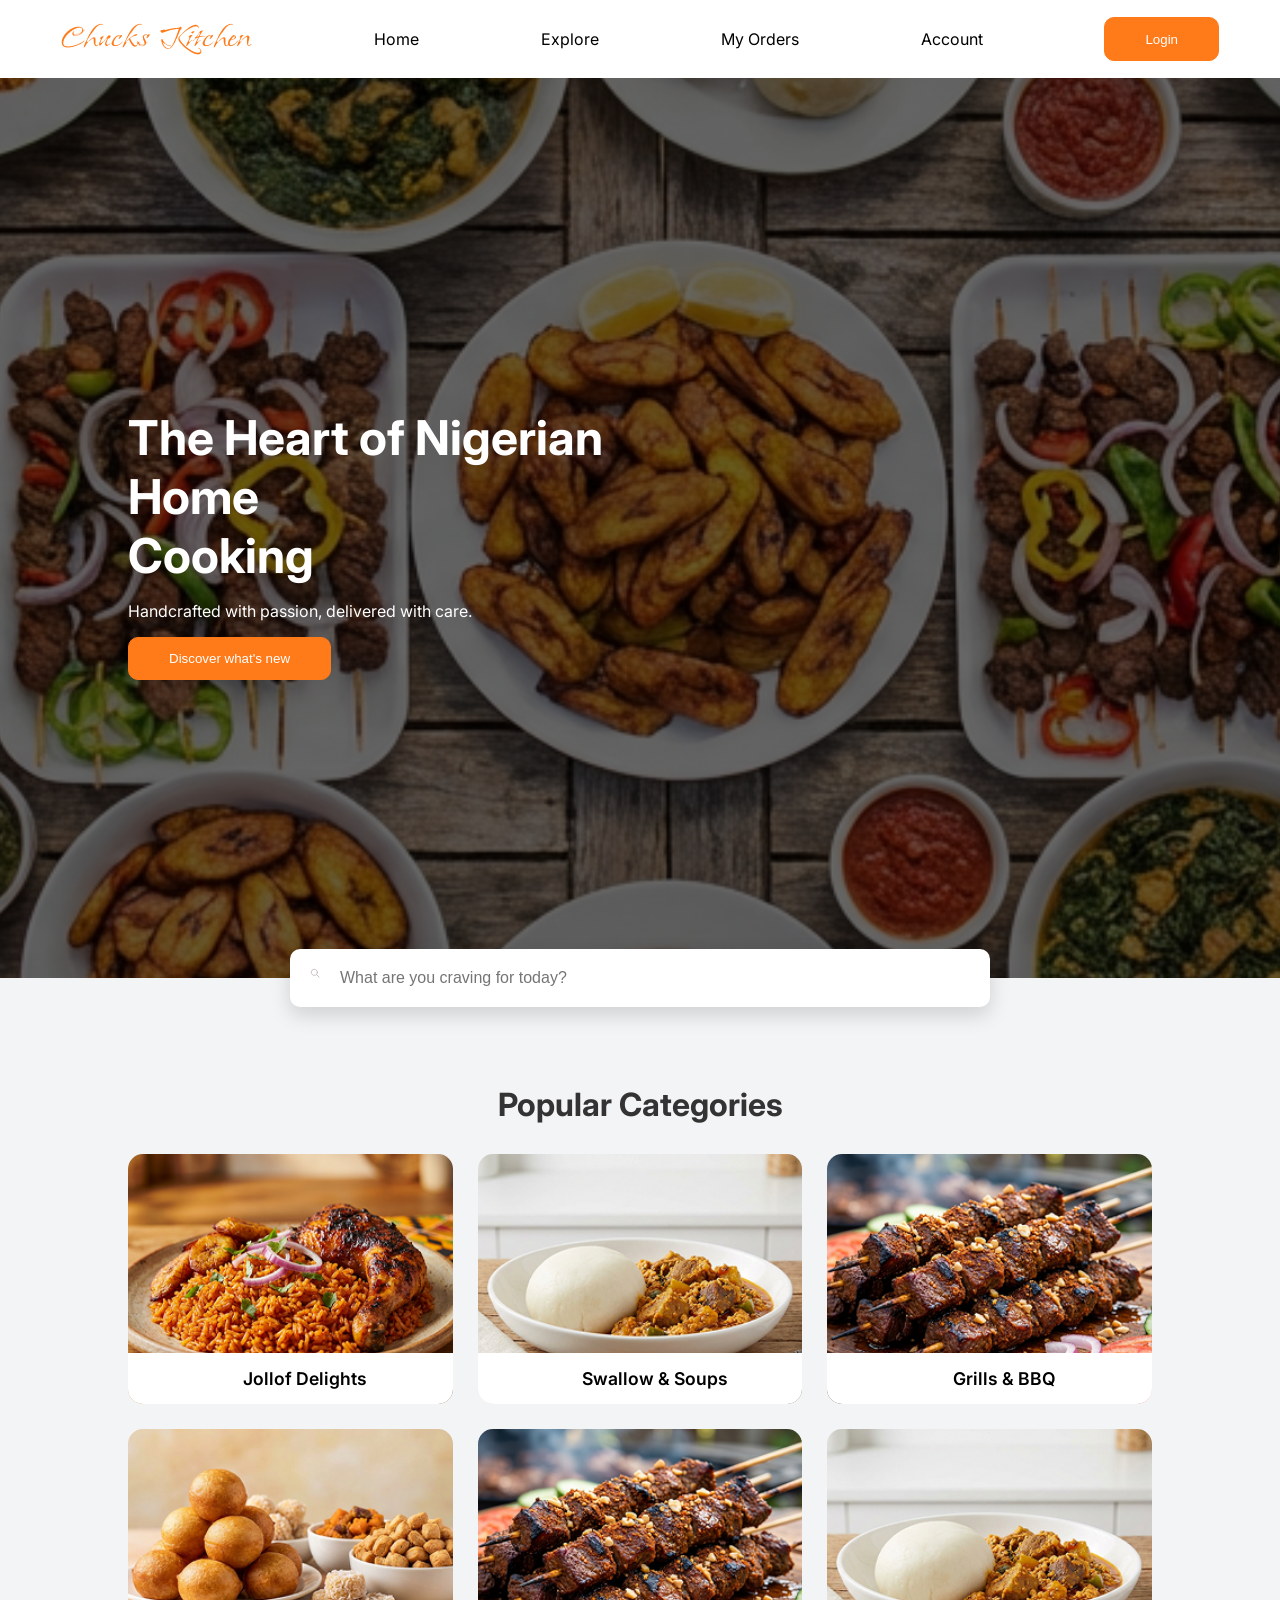
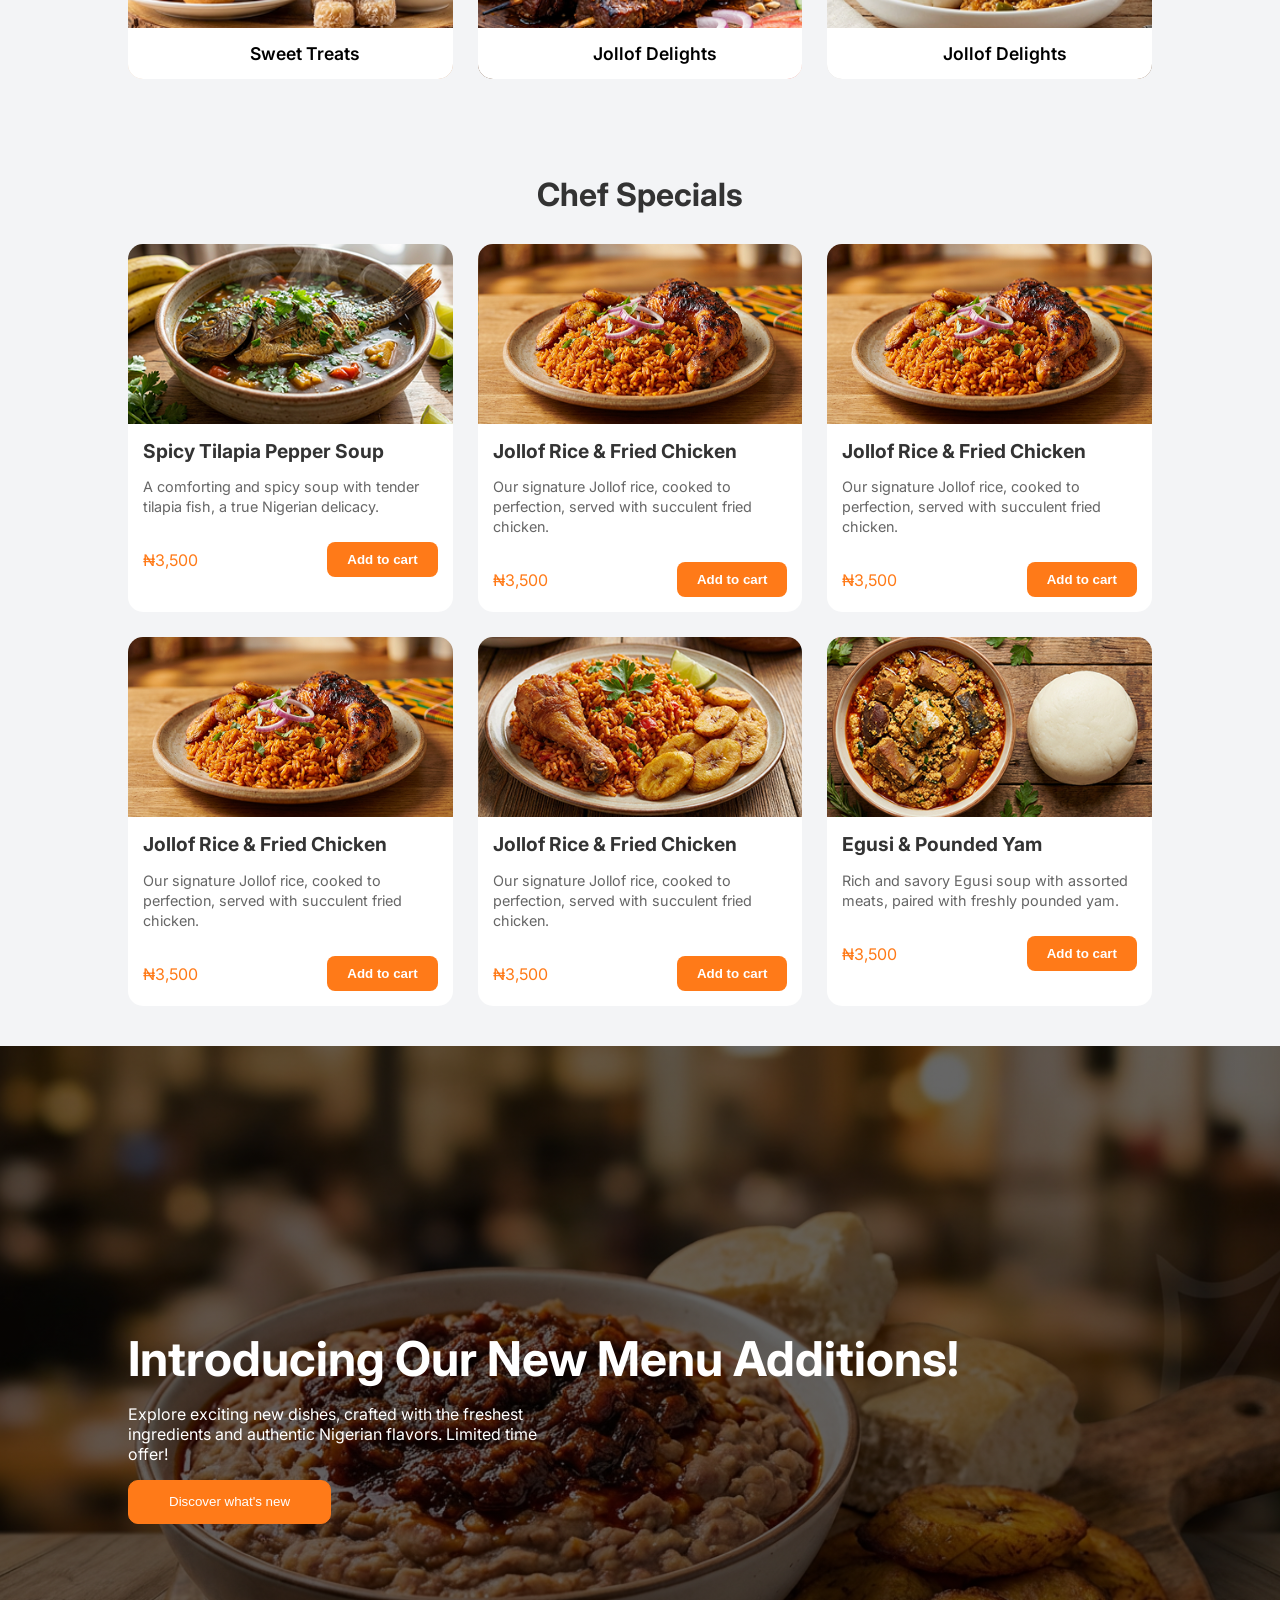
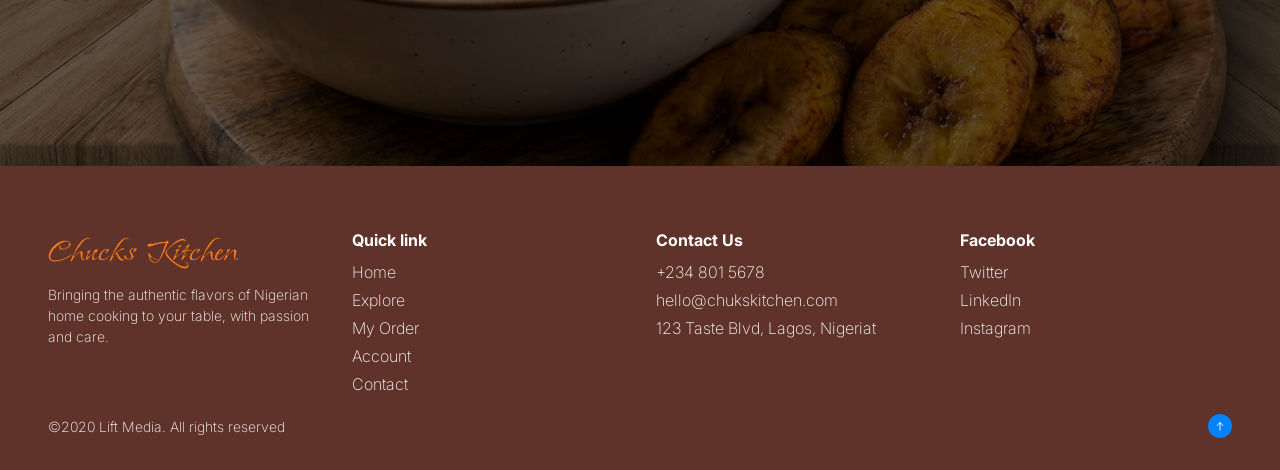
==== categories.html @ c513288e "Completed the categories section" ====
<!DOCTYPE html>
<html>

<head>
    <meta charset="utf-8">
    <meta http-equiv="X-UA-Compatible" content="IE=edge">
    <title>Chuks Kitchen</title>
    <meta name="viewport" content="width=device-width, initial-scale=1">
    <link rel="stylesheet" type="text/css" media="screen" href="CSS/main.css">
    <link rel="stylesheet" type="text/css" media="screen" href="CSS/categories.css">
</head>

<body>
    <!-- ========== HEADER SECTION ========== -->
    <header>
        <a href="index.html">
            <div class="brand-name">Chucks Kitchen</div>
        </a>

        <div>Home</div>

        <div>Explore</div>

        <div>My Orders</div>

        <div>Account</div>

        <button class="myButton">Login</button>

    </header>

    <!-- MAIN HERO SECTION -->
    <div class="hero">
        <div class="hero-intro">
            <h1>The Heart of Nigerian Home <br> Cooking</h1>
            <p>Handcrafted with passion, delivered with care.</p>
            <button class="myButton">Discover what's new</button>
        </div>

        <div class="hero-search-container">
            <div class="search-input-wrapper">
                <img src="images/search-icon.svg" class="search-icon" alt="search">
                <input type="text" placeholder="What are you craving for today?">
            </div>
        </div>
    </div>

    <div class="dishes">
        <div class="categories popular-categories">
            <h2>Popular Categories</h2>
            <div class="boxes">
                <div class="box jollof-delights1" data-label="Jollof Delights"></div>
                <div class="box swallow-and-soups" data-label="Swallow & Soups"></div>
                <div class="box grills-and-bbq" data-label="Grills & BBQ"></div>
                <div class="box sweet-treats" data-label="Sweet Treats"></div>
                <div class="box jollof-delights2" data-label="Jollof Delights"></div>
                <div class="box jollof-delights3" data-label="Jollof Delights"></div>
            </div>
        </div>

        <div class="categories chef-specials">
            <h2>Chef Specials</h2>
            <div class="boxes">
                <div class="box spec-box">
                    <div class="spec-image tilapia-img"></div>
                    <div class="spec-content">
                        <h3>Spicy Tilapia Pepper Soup</h3>
                        <p>A comforting and spicy soup with tender tilapia fish, a true Nigerian delicacy.</p>
                        <div class="box-footer">
                            <span class="price">₦3,500</span>
                            <button class="add-to-cart-btn">Add to cart</button>
                        </div>
                    </div>
                </div>

                <div class="box spec-box">
                    <div class="spec-image jollof-img1"></div>
                    <div class="spec-content">
                        <h3>Jollof Rice & Fried Chicken</h3>
                        <p>Our signature Jollof rice, cooked to perfection, served with succulent fried chicken.</p>
                        <div class="box-footer">
                            <span class="price">₦3,500</span>
                            <button class="add-to-cart-btn">Add to cart</button>
                        </div>
                    </div>
                </div>
                <div class="box spec-box">
                    <div class="spec-image jollof-img2"></div>
                    <div class="spec-content">
                        <h3>Jollof Rice & Fried Chicken</h3>
                        <p>Our signature Jollof rice, cooked to perfection, served with succulent fried chicken.</p>
                        <div class="box-footer">
                            <span class="price">₦3,500</span>
                            <button class="add-to-cart-btn">Add to cart</button>
                        </div>
                    </div>
                </div>
                <div class="box spec-box">
                    <div class="spec-image jollof-img3"></div>
                    <div class="spec-content">
                        <h3>Jollof Rice & Fried Chicken</h3>
                        <p>Our signature Jollof rice, cooked to perfection, served with succulent fried chicken.</p>
                        <div class="box-footer">
                            <span class="price">₦3,500</span>
                            <button class="add-to-cart-btn">Add to cart</button>
                        </div>
                    </div>
                </div>
                <div class="box spec-box">
                    <div class="spec-image jollof-img4"></div>
                    <div class="spec-content">
                        <h3>Jollof Rice & Fried Chicken</h3>
                        <p>Our signature Jollof rice, cooked to perfection, served with succulent fried chicken.</p>
                        <div class="box-footer">
                            <span class="price">₦3,500</span>
                            <button class="add-to-cart-btn">Add to cart</button>
                        </div>
                    </div>
                </div>

                <div class="box spec-box">
                    <div class="spec-image pounded-yam-img"></div>
                    <div class="spec-content">
                        <h3>Egusi & Pounded Yam</h3>
                        <p>Rich and savory Egusi soup with assorted meats, paired with freshly pounded yam.</p>
                        <div class="box-footer">
                            <span class="price">₦3,500</span>
                            <button class="add-to-cart-btn">Add to cart</button>
                        </div>
                    </div>
                </div>
            </div>
        </div>
    </div>

    <div class="new-menu">
        <div class="new-menu-intro">
            <h2>Introducing Our New Menu Additions!</h2>
            <p>Explore exciting new dishes, crafted with the freshest <br> ingredients and authentic Nigerian flavors.
                Limited time <br> offer!
            </p>
            <button class="myButton">Discover what's new</button>
        </div>
    </div>

    <!-- ========== PAGE FOOTER ========== -->
    <footer id="body-footer">
        <!-- FOOTER CONTENT SECTION -->
        <div id="footer-lists">
            <!-- TESTIMONIAL SECTION -->
            <div id="testimonial">
                <p class="brand-name">Chucks Kitchen</p>
                <p>
                    Bringing the authentic flavors of Nigerian home cooking to your table, with passion and care.
                </p>
            </div>

            <!-- QUICK LINKS SECTION -->
            <div id="quick-link">
                <p>Quick link</p>
                <p>Home</p>
                <p>Explore</p>
                <p>My Order</p>
                <p>Account</p>
                <p>Contact</p>
            </div>

            <!-- CONTACT INFO SECTION -->
            <div id="contact-us">
                <p>Contact Us</p>
                <p id="phone">+234 801 5678</p>
                <p id="mail">hello@chukskitchen.com</p>
                <p id="address">123 Taste Blvd, Lagos, Nigeriat</p>
            </div>

            <!-- SOCIAL LINKS SECTION -->
            <div id="social">
                <p>Facebook</p>
                <p>Twitter</p>
                <p>LinkedIn</p>
                <p>Instagram</p>
            </div>
        </div>

        <!-- FOOTER BOTTOM SECTION -->
        <div id="copyright-section">
            <div id="copyright">&copy;2020 Lift Media. All rights reserved</div>
            <a href="#top" id="to-top-link"><img id="to-top" src="images/to_top.svg" alt="Back to top"></a>
        </div>
    </footer>

    <script src="script.js"></script>
</body>

</html>
---- CSS/main.css ----
/* ============================================
   IMPORTS & VARIABLES
   ============================================ */

@import url('https://fonts.googleapis.com/css2?family=Island+Moments&display=swap');
@import url('https://fonts.googleapis.com/css2?family=Inter:ital,opsz,wght@0,14..32,100..900;1,14..32,100..900&display=swap');

:root {
    --color-primary: #FF7A18;
    --color-secondary: #1E88E5;
    --color-dark-bg: #60332a;
    --color-text-dark: #222;
    --color-text-light: #666;
    --color-white: white;

    --font-brand: "Island Moments", cursive;
    --font-body: "Inter", sans-serif;

    --border-radius: 10px;
    --transition-duration: 0.3s;
}

/* ============================================
   RESET & BASE STYLES
   ============================================ */

a {
    text-decoration: none;
}

a:hover {
    text-decoration: none;
}

html {
    width: 100%;
    height: 100vh;
    scroll-behavior: smooth;
}

body {
    width: 100%;
    height: 100%;
    display: flex;
    flex-direction: column;
    margin: 0;
    padding: 0;
    box-sizing: border-box;
    font-family: var(--font-body);
}

button:hover {
    cursor: pointer;
}

* {
    box-sizing: border-box;
}

/* ============================================
   LAYOUT SECTIONS
   ============================================ */

.top {
    flex: 1;
    width: 100%;
    display: flex;
    flex-direction: row;
}

.hero {
    height: 100%;
    width: 50%;
    background-image: url(../images/welcome_onboarding.png);
    background-size: cover;
    background-position: center;
    flex-shrink: 0;
}

/* ============================================
   MAIN CONTAINER
   ============================================ */

#container {
    width: 50%;
    height: 100%;
    padding: 1em 5em;
    display: flex;
    flex-direction: column;
    gap: 2.5rem;
}

/* ============================================
   HEADER
   ============================================ */

#container header {
    width: 100%;
    display: flex;
    flex-direction: row;
    justify-content: space-between;
    align-items: center;
    height: 100%;
    padding: 0;
    margin: 0;
}

#container header p {
    margin: 0;
    height: 100%;
    display: flex;
    align-items: center;
}

.brand-name {
    font-family: var(--font-brand);
    font-weight: 400;
    font-size: 40px;
    color: var(--color-primary);
}

#myIndexButton {
    height: 100%;
    border: 1px solid var(--color-secondary);
    color: var(--color-secondary);
    background-color: var(--color-white);
    padding: 1em 3em;
    border-radius: var(--border-radius);
    cursor: pointer;
    transition: all var(--transition-duration) ease;
}

#myIndexButton:hover {
    background-color: var(--color-secondary);
    color: var(--color-white);
}

/* ============================================
   ARTICLE SECTION
   ============================================ */

#article {
    display: flex;
    flex-direction: column;
    gap: 1rem;
}

#article #heading {
    font-size: 32px;
    font-weight: 700;
    margin: 0;
}

#article #main_article {
    font-size: 16px;
    line-height: 24px;
    font-weight: 500;
    margin: 0;
}

/* ============================================
   FEATURES GRID
   ============================================ */

.items-grid {
    display: grid;
    grid-template-columns: repeat(2, 1fr);
    gap: 1rem;
    align-items: start;
    justify-items: center;
}

.items-grid .item:last-child {
    grid-column: 1 / -1;
}

.item {
    display: flex;
    flex-direction: row;
    align-items: center;
    gap: 0.75rem;
    padding: 0.25rem 0.5rem;
    width: 100%;
    min-width: 0;
}

.item img {
    width: 64px;
    height: auto;
    display: block;
    flex: 0 0 64px;
}

.item-label {
    display: inline-block;
    color: var(--color-text-dark);
    text-align: left;
    white-space: nowrap;
    overflow: hidden;
    text-overflow: ellipsis;
    max-width: calc(100% - 84px);
    font-size: 16px;
    line-height: 24px;
    font-weight: 500;
}

/* ============================================
   BUTTONS
   ============================================ */

.frame-button {
    width: 100%;
    display: flex;
    flex-direction: column;
    gap: 1rem;
}

.frame-button p {
    margin: 0;
}

.buttons {
    width: 100%;
    height: 60px;
    border-radius: var(--border-radius);
    cursor: pointer;
    transition: all var(--transition-duration) ease;
    font-size: 16px;
    font-weight: 500;
    border: 1px solid var(--color-text-dark);
}

.myButton {
    border: 1px solid var(--color-primary);
    color: var(--color-white);
    background-color: var(--color-primary);
}

#learn-button {
    border: 1px solid var(--color-secondary);
    color: var(--color-secondary);
    background-color: var(--color-white);
}

#learn-button:hover {
    background-color: var(--color-secondary);
    color: var(--color-white);
}

/* ============================================
   HEADER FOOTER (within main container)
   ============================================ */

#container footer {
    display: flex;
    flex-direction: row;
    gap: 3em;
    font-weight: 500;
    font-size: 16px;
    line-height: 24px;
    align-items: center;
    border-top: 1px solid #d0d0d0;
    padding-top: 2rem;
}

.container-footer-divider {
    display: none;
}

.privacy {
    color: var(--color-secondary);
    cursor: pointer;
    transition: text-decoration var(--transition-duration) ease;
}

.privacy:hover {
    text-decoration: dotted;
}

/* ============================================
   PAGE FOOTER
   ============================================ */

#body-footer {
    width: 100%;
    display: flex;
    flex-direction: column;
    padding: 2rem 1rem;
    background-color: var(--color-dark-bg);
    color: var(--color-white);
}

#footer-lists {
    display: flex;
    flex-direction: row;
    gap: 2rem;
    justify-content: space-around;
    align-items: flex-start;
    padding: 0 2rem;
    margin-top: 2rem;
}

#testimonial,
#quick-link,
#contact-us,
#social {
    flex: 1;
    text-align: left;
}

#testimonial .brand-name {
    margin: 0;
    font-weight: 300;
    margin-bottom: 0.5rem;
}

#testimonial p:not(.brand-name) {
    margin: 0;
    color: var(--color-white);
    font-weight: 200;
    font-size: 14px;
    line-height: 1.5;
}

#quick-link>p:first-child,
#contact-us>p:first-child,
#social>p:first-child {
    font-weight: bold;
    margin: 0;
    margin-bottom: 0.5rem;
}

#quick-link p:not(:first-child),
#contact-us p:not(:first-child),
#social p:not(:first-child) {
    color: var(--color-white);
    cursor: pointer;
    font-weight: 200;
    margin: 0;
    padding: 0.25rem 0;
    transition: opacity var(--transition-duration) ease;
}

#quick-link p:not(:first-child):hover,
#contact-us p:not(:first-child):hover,
#social p:not(:first-child):hover {
    opacity: 0.8;
}

#copyright-section {
    display: flex;
    justify-content: space-between;
    align-items: center;
    padding-top: 1rem;
    padding-left: 2rem;
    padding-right: 2rem;
    font-size: 14px;
    gap: 2rem;
}

#copyright {
    color: var(--color-white);
    font-weight: 200;
    margin: 0;
}

#to-top-link {
    text-decoration: none;
    display: flex;
    align-items: center;
}

#to-top {
    width: 24px;
    height: 24px;
    cursor: pointer;
    transition: transform 0.2s ease;
}

#to-top:hover {
    transform: scale(1.1);
}

.auth-toggle {
    text-align: center;
}

/* ============================================
   RESPONSIVE DESIGN
   ============================================ */

@media (max-width: 700px) {
    .items-grid {
        grid-template-columns: 1fr;
    }
}
---- CSS/categories.css ----
/* Styles */
body {
    height: 100%;
    width: 100%;
}

header {
    display: flex;
    flex-direction: row;
    justify-content: space-around;
    align-items: center;
    height: 10%;
    width: 100%;
    padding: 1em 0;
}

.myButton {
    text-align: center;
    padding: 1em 3em;
    border-radius: 10px;
}

.hero {
    width: 100%;
    min-height: 80vh;
    background: linear-gradient(rgba(0, 0, 0, 0.6), rgba(0, 0, 0, 0.6)),
        url('../images/hero-categories.svg') no-repeat center/cover;
    display: flex;
    flex-direction: column;
    justify-content: center;
    align-items: flex-start;
    padding-left: 10%;
    position: relative;
}

.hero .hero-intro {
    color: white;
    text-align: left;
    max-width: 600px;
}

.hero .hero-intro h1 {
    font-size: 3rem;
    margin-bottom: 10px;
}

.hero-search-container {
    position: absolute;
    left: 50%;
    top: 100%;
    transform: translate(-50%, -50%);
    width: 60%;
    max-width: 700px;
    background: white;
    padding: 5px;
    /* Changed to 10px per your request */
    border-radius: 10px;
    box-shadow: 0 8px 20px rgba(0, 0, 0, 0.15);
}

.search-input-wrapper {
    position: relative;
    width: 100%;
    display: flex;
    align-items: center;
}

.search-icon {
    position: absolute;
    left: 15px;
    /* "Normal" size is usually between 18px and 20px */
    width: 50px;
    height: 50px;
    top: 50%;
    transform: translateY(-30%);
    opacity: 0.5;
    pointer-events: none;
}

.search-input-wrapper input {
    width: 100%;
    /* 45px padding leaves enough room for a 20px icon + small gap */
    padding: 15px 15px 15px 45px;
    border: none;
    outline: none;
    font-size: 1rem;
    border-radius: 10px;
    /* Match the container */
}

/* Styles */
body {
    height: 100%;
    width: 100%;
}

header {
    display: flex;
    flex-direction: row;
    justify-content: space-around;
    align-items: center;
    height: 10%;
    width: 100%;
    padding: 1em 0;
}

.myButton {
    text-align: center;
    padding: 1em 3em;
    border-radius: 10px;
}

.hero {
    width: 100%;
    min-height: 80vh;
    background: linear-gradient(rgba(0, 0, 0, 0.6), rgba(0, 0, 0, 0.6)),
        url('../images/hero-categories.svg') no-repeat center/cover;
    display: flex;
    flex-direction: column;
    justify-content: center;
    align-items: flex-start;
    padding-left: 10%;
    position: relative;
}

.hero .hero-intro {
    color: white;
    text-align: left;
    max-width: 600px;
}

.hero .hero-intro h1 {
    font-size: 3rem;
    margin-bottom: 10px;
}

.hero-search-container {
    position: absolute;
    left: 50%;
    top: 100%;
    transform: translate(-50%, -50%);
    width: 60%;
    max-width: 700px;
    background: white;
    padding: 5px;
    /* Changed to 10px per your request */
    border-radius: 10px;
    box-shadow: 0 8px 20px rgba(0, 0, 0, 0.15);
}

.search-input-wrapper {
    position: relative;
    width: 100%;
    display: flex;
    align-items: center;
}

.search-icon {
    width: 20px;
    height: 20px;
    left: 15px;
    top: 50%;
    transform: translateY(-50%);
    opacity: 0.5;
}

.search-input-wrapper input {
    width: 100%;
    /* 45px padding leaves enough room for a 20px icon + small gap */
    padding: 15px 15px 15px 45px;
    border: none;
    outline: none;
    font-size: 1rem;
    border-radius: 10px;
    /* Match the container */
}

.dishes {
    padding: 80px 10% 40px 10%;
    /* Extra top padding so the search bar doesn't hit the title */
    background-color: hsla(220, 14%, 96%, 1);
}

h2 {
    margin-bottom: 30px;
    font-size: 2rem;
    color: #333;
    text-align: center;
}

.boxes {
    display: grid;
    /* This creates exactly 3 columns of equal width */
    grid-template-columns: repeat(3, 1fr);
    gap: 25px;
    /* Space between the boxes */
}

.box {
    position: relative;
    /* Allows us to place the label inside the box */
    height: 250px;
    border-radius: 15px;
    overflow: hidden;
    /* Keeps the image and label inside the rounded corners */
    background-size: cover;
    background-position: center;
    transition: transform 0.3s ease;
    cursor: pointer;
}

.box:hover {
    transform: scale(1.02);
    /* Subtle pop effect on hover */
}

/* The Label inside the box */
.box::after {
    content: attr(data-label);
    position: absolute;
    bottom: 0;
    left: 0;
    width: 100%;
    padding: 15px;

    /* Removed the shadow/gradient */
    background: white;

    /* Text styling */
    color: #000000;
    /* Pure black */
    font-weight: 600;
    font-size: 1.1rem;
    text-align: center;
}

.jollof-delights1 {
    background-image: url('../images/jollof-delight1.png');
}

.swallow-and-soups {
    background-image: url('../images/swallow-and-soups.png');
}

.grills-and-bbq {
    background-image: url('../images/grills-and-bbq.png');
}

.sweet-treats {
    background-image: url('../images/sweet-treats.png');
}

.jollof-delights2 {
    background-image: url('../images/jollof-delight2.png');
}

.jollof-delights3 {
    background-image: url('../images/jollof-delight3.png');
}

.chef-specials h2 {
    margin-top: 3em;
}

/* Ensure the footer spreads the price and button apart */
/* Container for the special card */
.spec-box {
    display: flex;
    flex-direction: column;
    height: auto;
    /* Let the content decide the height */
    background: white;
    cursor: default;
    /* Not a simple link like categories */
}

/* Image at the top of the card */
/* General settings for all special images */
.spec-image {
    height: 180px;
    width: 100%;
    background-size: cover;
    background-position: center;
}

/* Individual Image Assignments */
.tilapia-img {
    background-image: url('../images/tilapia-peppersoup.png');
}

.jollof-img1 {
    background-image: url('../images/jollof-rice1.png');
}

.jollof-img2 {
    background-image: url('../images/jollof-rice1.png');
}

.jollof-img3 {
    background-image: url('../images/jollof-rice1.png');
}

.jollof-img4 {
    background-image: url('../images/jollof-rice2.png');
}

.pounded-yam-img {
    background-image: url('../images/pounded-yam.png');
}


/* Text area underneath the image */
.spec-content {
    padding: 15px;
    text-align: left;
}

.spec-content h3 {
    font-size: 1.2rem;
    color: #333;
    margin: 0 0 5px 0;
}

.spec-content p {
    font-size: 0.9rem;
    color: #666;
    margin-bottom: 15px;
    line-height: 1.4;
}

/* This overrides the black label from Popular Categories */
.spec-box::after {
    display: none !important;
}

.box-footer {
    display: flex;
    justify-content: space-between;
    /* Pushes items to opposite ends */
    align-items: center;
    /* Keeps them level vertically */
    width: 100%;
    /* Ensures it uses the full width of the card */
    margin-top: 15px;
    padding-top: 10px;
}

.price {
    color: #FF7A18;
}

.add-to-cart-btn {
    background-color: #FF7A18;
    color: white;
    border: none;
    padding: 10px 20px;
    border-radius: 8px;
    font-weight: 600;
    cursor: pointer;
    transition: background 0.3s ease;
}

.new-menu {
    width: 100%;
    min-height: 80vh;
    background: linear-gradient(rgba(0, 0, 0, 0.6), rgba(0, 0, 0, 0.6)),
        url('../images/new-menu-background.png') no-repeat center/cover;
    display: flex;
    flex-direction: column;
    justify-content: center;
    align-items: flex-start;
    padding-left: 10%;
}

.new-menu-intro {
    color: white;
    text-align: left;
    max-width: 600px;
}

.new-menu-intro h2 {
    font-size: 3rem;
    color: white;
    margin-bottom: 10px;
    white-space: nowrap;
}
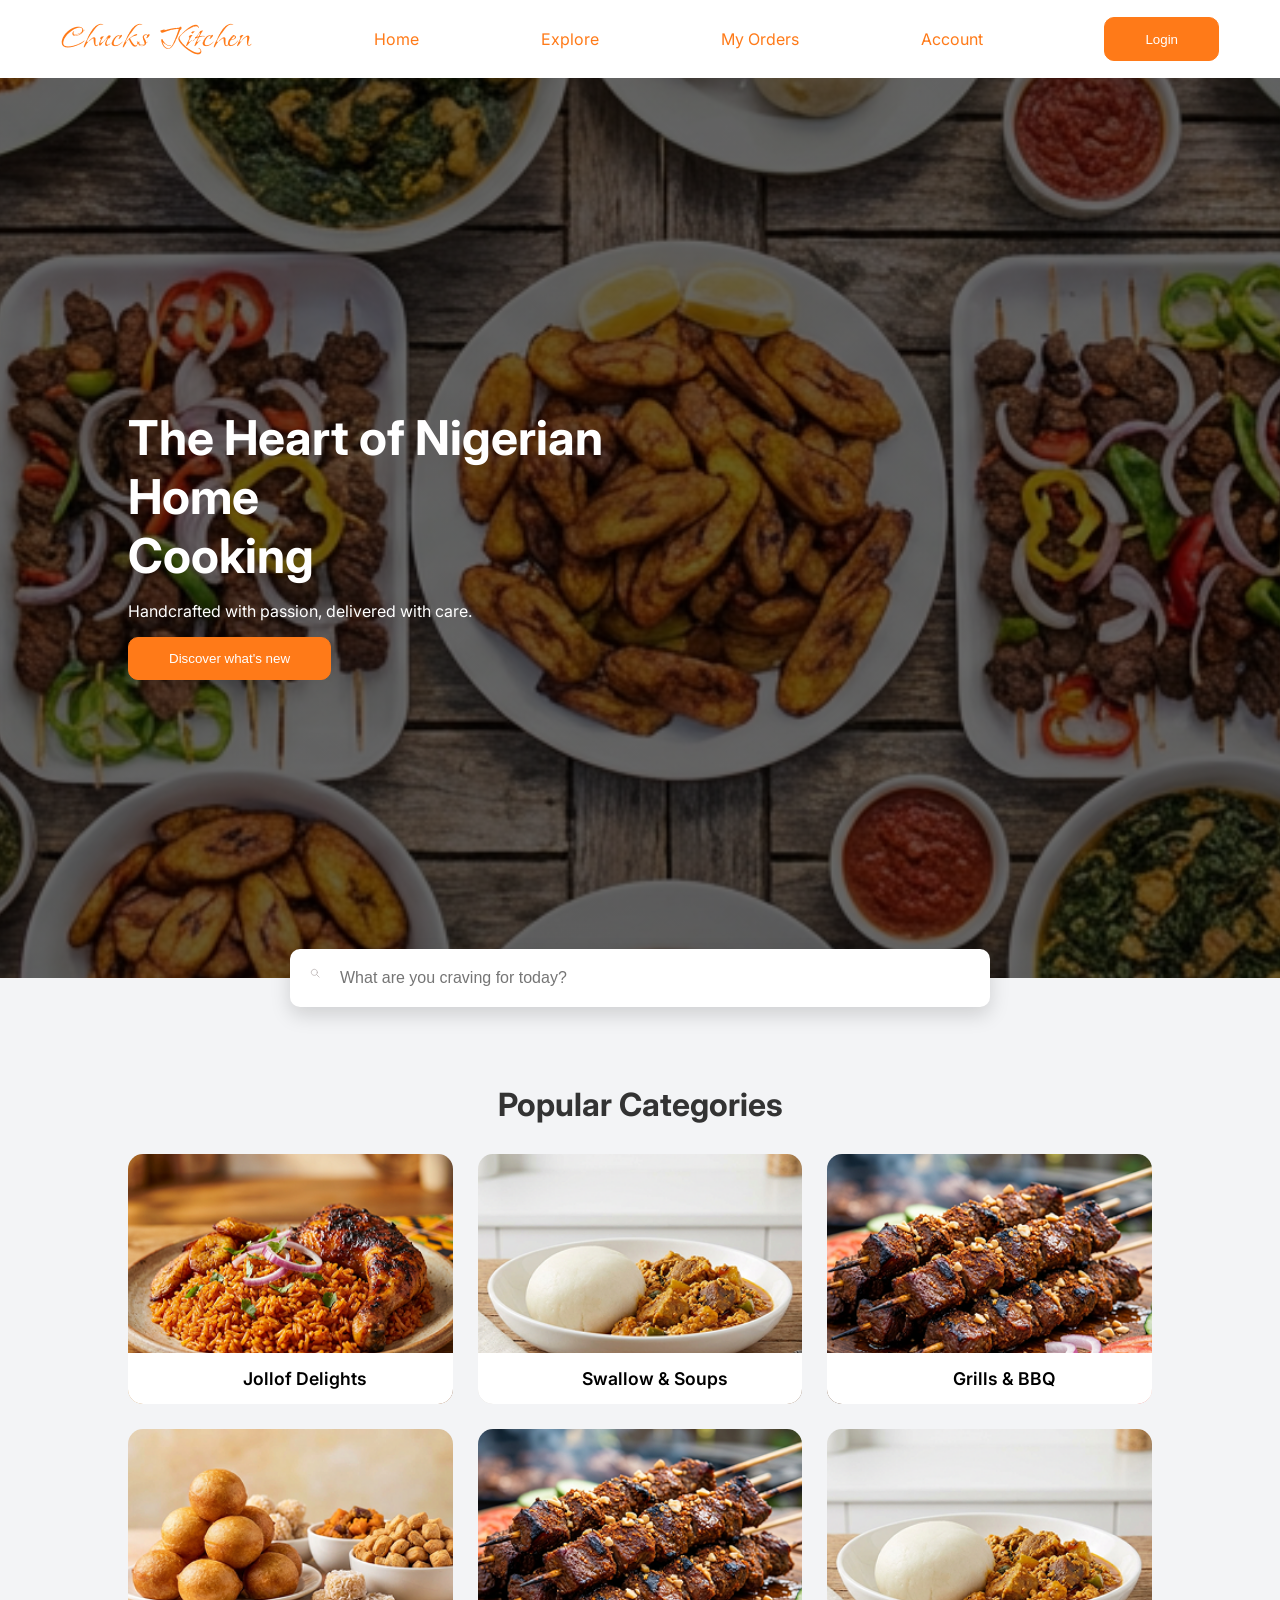
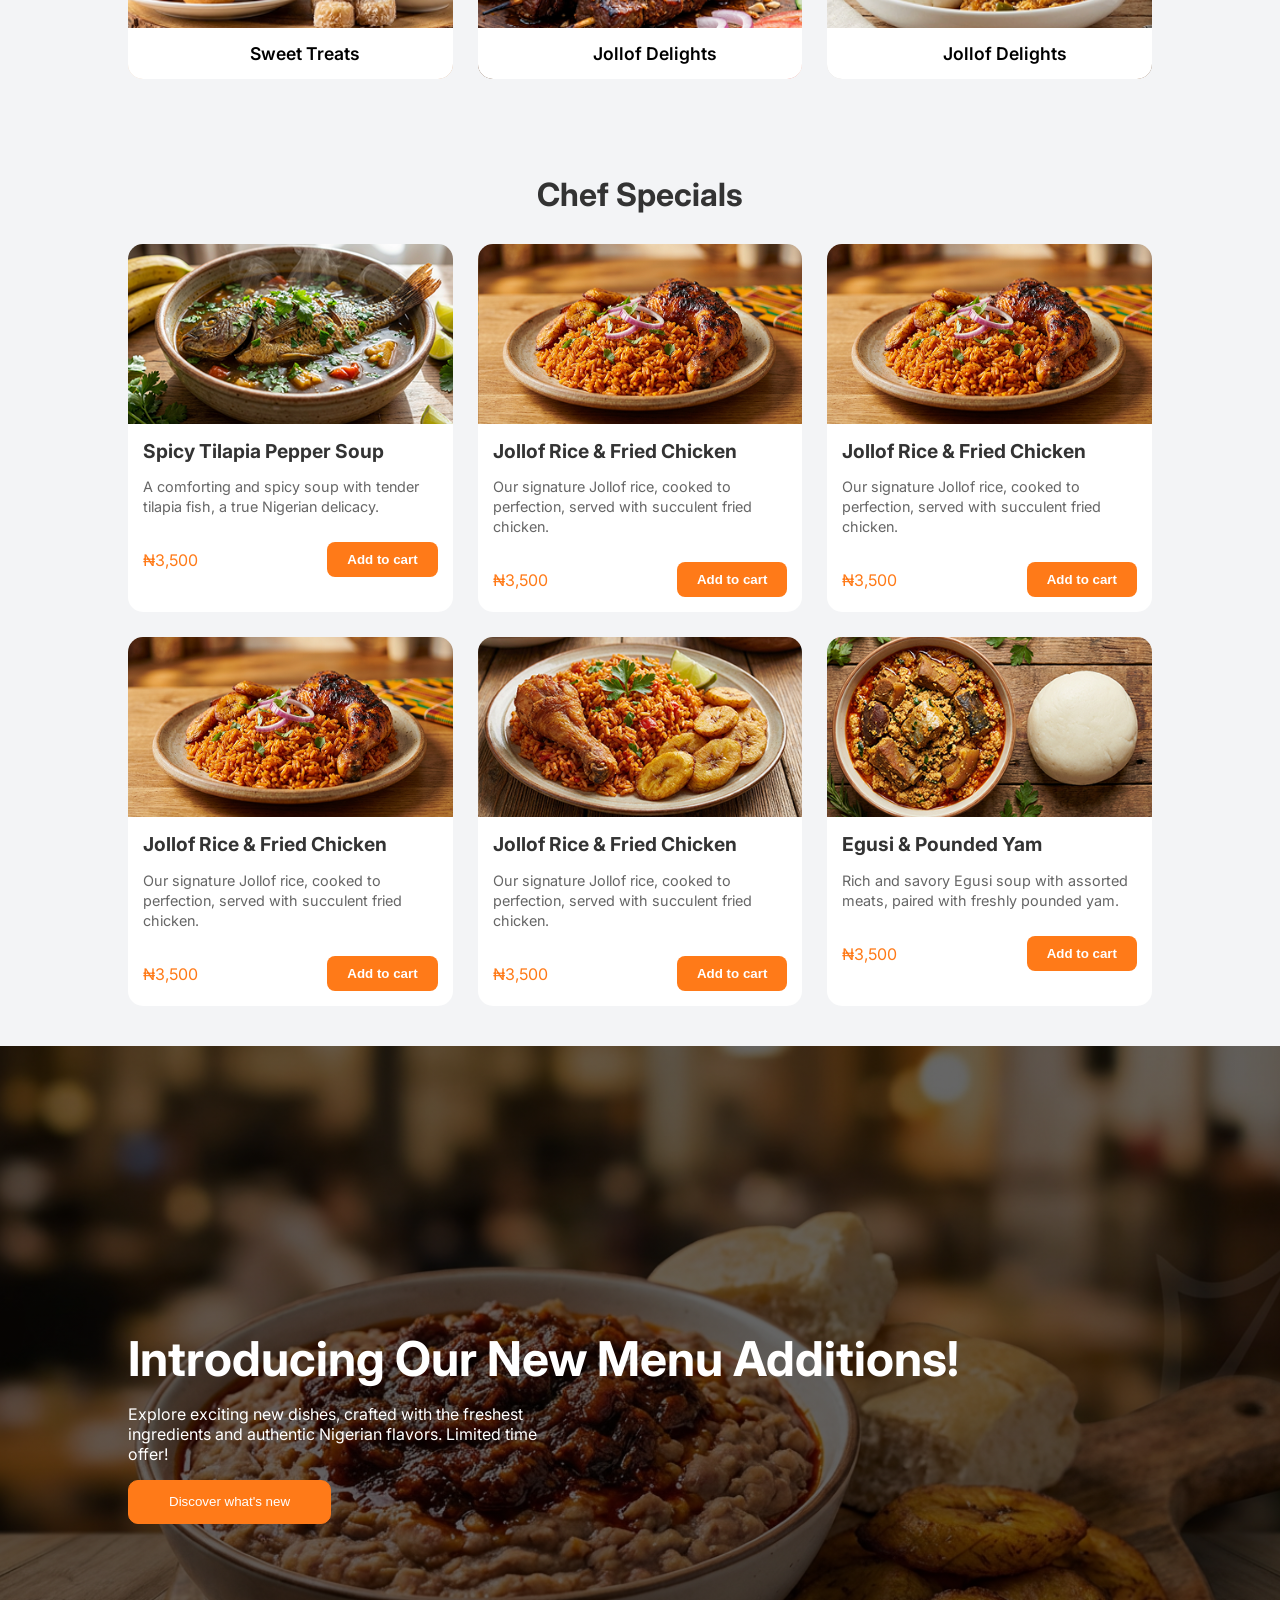
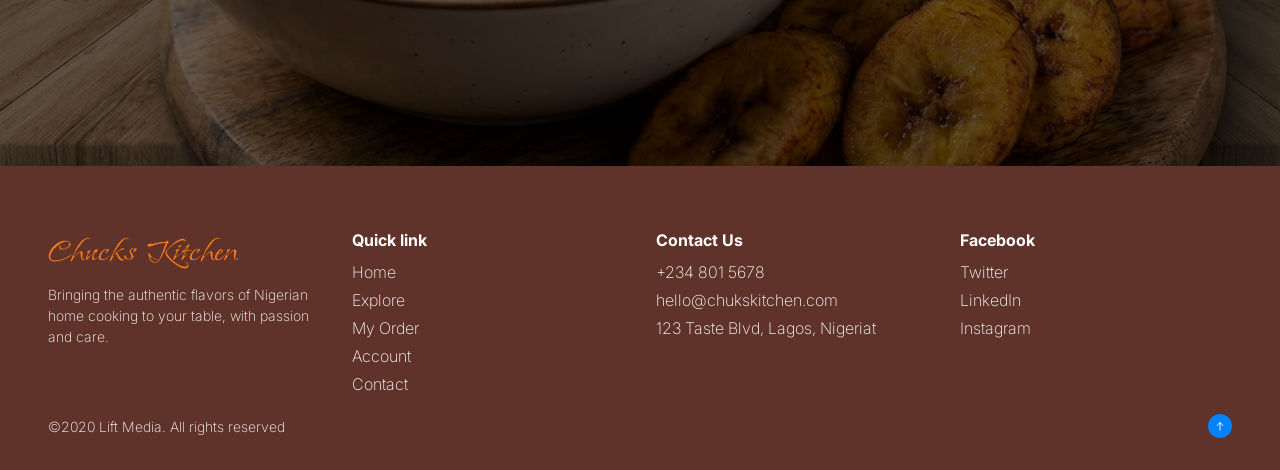
==== commit 7101ea45: "Completed the explore page" ====
--- a/categories.html
+++ b/categories.html
@@ -17,13 +17,15 @@
             <div class="brand-name">Chucks Kitchen</div>
         </a>
 
-        <div>Home</div>
+        <div class="menu">Home</div>
 
-        <div>Explore</div>
+        <a href="explore.html">
+            <div class="menu">Explore</div>
+        </a>
 
-        <div>My Orders</div>
+        <div class="menu">My Orders</div>
 
-        <div>Account</div>
+        <div class="menu">Account</div>
 
         <button class="myButton">Login</button>
 
--- a/CSS/categories.css
+++ b/CSS/categories.css
@@ -104,6 +104,10 @@
     padding: 1em 0;
 }
 
+.menu {
+    color: #FF7A18;
+}
+
 .myButton {
     text-align: center;
     padding: 1em 3em;
